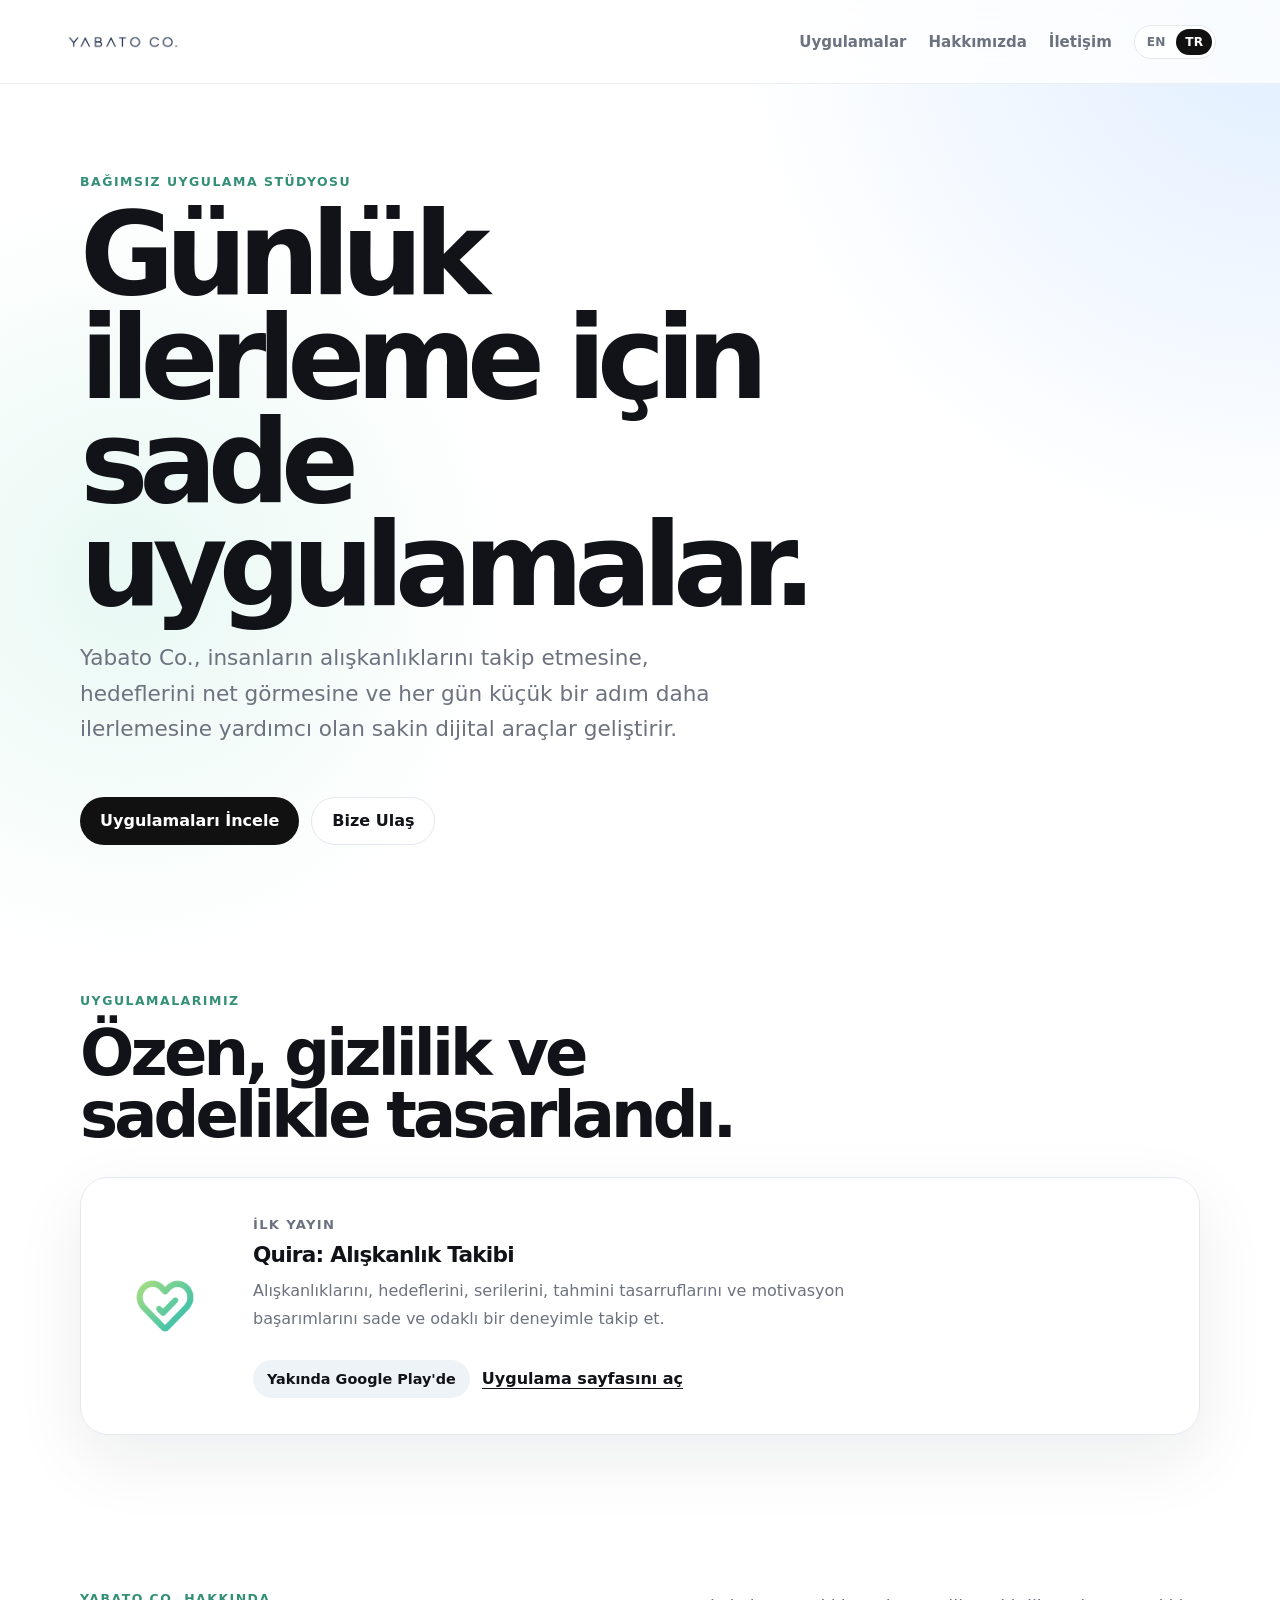
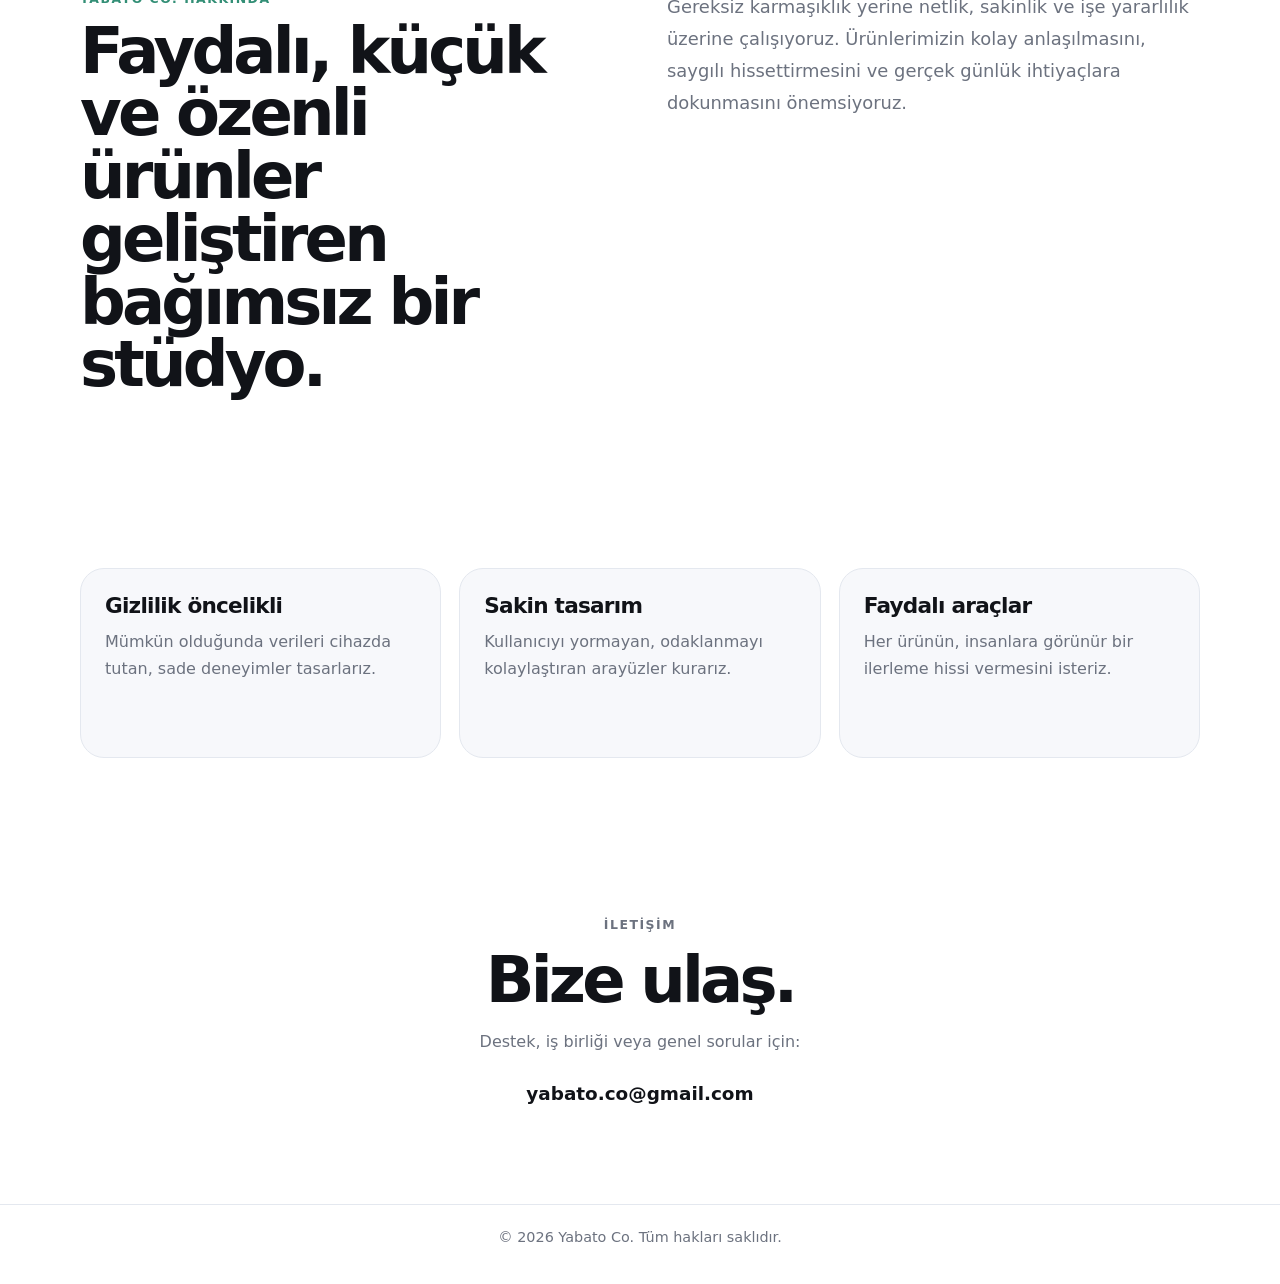
==== index-tr.html @ 17c2aa29 "Türkçe Translate Integration" ====
<!doctype html>
<html lang="tr">
<head>
  <meta charset="utf-8" />
  <meta name="viewport" content="width=device-width, initial-scale=1" />
  <title>Yabato Co. | Günlük Gelişim İçin Sade Uygulamalar</title>
  <meta name="description" content="Yabato Co. günlük gelişim için sade, özenli ve gizlilik odaklı uygulamalar geliştirir." />
  <link rel="icon" type="image/png" href="./favicon.png?v=2" />
  <link rel="shortcut icon" type="image/png" href="./favicon.png?v=2" />
  <link rel="apple-touch-icon" href="./favicon.png?v=2" />
  <link rel="stylesheet" href="./styles.css?v=8" />
</head>
<body>
  <header class="site-header">
    <a class="brand" href="index-tr.html" aria-label="Yabato Co.">
      <img src="yabato-logo.png?v=2" alt="Yabato Co." />
    </a>
    <nav>
      <a href="#apps">Uygulamalar</a>
      <a href="#about">Hakkımızda</a>
      <a href="#contact">İletişim</a>
      <span class="lang-switch" aria-label="Dil seçici">
        <a href="index.html">EN</a>
        <a class="active" href="index-tr.html">TR</a>
      </span>
    </nav>
  </header>

  <main>
    <section class="hero">
      <p class="eyebrow">Bağımsız uygulama stüdyosu</p>
      <h1>Günlük ilerleme için sade uygulamalar.</h1>
      <p class="hero-text">
        Yabato Co., insanların alışkanlıklarını takip etmesine, hedeflerini net
        görmesine ve her gün küçük bir adım daha ilerlemesine yardımcı olan sakin
        dijital araçlar geliştirir.
      </p>
      <div class="hero-actions">
        <a class="button primary" href="#apps">Uygulamaları İncele</a>
        <a class="button secondary" href="mailto:yabato.co@gmail.com">Bize Ulaş</a>
      </div>
    </section>

    <section id="apps" class="section">
      <div class="section-heading">
        <p class="eyebrow">Uygulamalarımız</p>
        <h2>Özen, gizlilik ve sadelikle tasarlandı.</h2>
      </div>

      <a class="app-card app-card-link" href="quira-tr.html">
        <img class="app-icon" src="googleplay-logo.png" alt="Quira uygulama ikonu" />
        <div class="app-content">
          <p class="app-label">İlk yayın</p>
          <h3>Quira: Alışkanlık Takibi</h3>
          <p>
            Alışkanlıklarını, hedeflerini, serilerini, tahmini tasarruflarını ve
            motivasyon başarımlarını sade ve odaklı bir deneyimle takip et.
          </p>
          <div class="app-actions">
            <span class="pill">Yakında Google Play'de</span>
            <span class="text-link">Uygulama sayfasını aç</span>
          </div>
        </div>
      </a>
    </section>

    <section id="about" class="section split">
      <div>
        <p class="eyebrow">Yabato Co. hakkında</p>
        <h2>Faydalı, küçük ve özenli ürünler geliştiren bağımsız bir stüdyo.</h2>
      </div>
      <p>
        Gereksiz karmaşıklık yerine netlik, sakinlik ve işe yararlılık üzerine
        çalışıyoruz. Ürünlerimizin kolay anlaşılmasını, saygılı hissettirmesini
        ve gerçek günlük ihtiyaçlara dokunmasını önemsiyoruz.
      </p>
    </section>

    <section class="section principles">
      <div class="principle">
        <h3>Gizlilik öncelikli</h3>
        <p>Mümkün olduğunda verileri cihazda tutan, sade deneyimler tasarlarız.</p>
      </div>
      <div class="principle">
        <h3>Sakin tasarım</h3>
        <p>Kullanıcıyı yormayan, odaklanmayı kolaylaştıran arayüzler kurarız.</p>
      </div>
      <div class="principle">
        <h3>Faydalı araçlar</h3>
        <p>Her ürünün, insanlara görünür bir ilerleme hissi vermesini isteriz.</p>
      </div>
    </section>

    <section id="contact" class="section contact">
      <p class="eyebrow">İletişim</p>
      <h2>Bize ulaş.</h2>
      <p>Destek, iş birliği veya genel sorular için:</p>
      <a class="email" href="mailto:yabato.co@gmail.com">yabato.co@gmail.com</a>
    </section>
  </main>

  <footer>
    <p>&copy; 2026 Yabato Co. Tüm hakları saklıdır.</p>
  </footer>
</body>
</html>
---- styles.css ----
:root {
  --bg: #ffffff;
  --surface: #f7f8fb;
  --surface-strong: #eef3f7;
  --text: #111318;
  --muted: #6c727f;
  --line: #e4e8ef;
  --black: #111111;
  --green: #40c9a2;
  --blue: #7bb7ff;
  --radius: 28px;
  --shadow: 0 24px 70px rgba(17, 24, 39, 0.08);
}

* {
  box-sizing: border-box;
}

html {
  scroll-behavior: smooth;
}

body {
  margin: 0;
  font-family: Inter, ui-sans-serif, system-ui, -apple-system, BlinkMacSystemFont, "Segoe UI", sans-serif;
  color: var(--text);
  background:
    radial-gradient(circle at top right, rgba(123, 183, 255, 0.24), transparent 34rem),
    radial-gradient(circle at 10% 20%, rgba(64, 201, 162, 0.12), transparent 24rem),
    var(--bg);
}

a {
  color: inherit;
}

.site-header {
  position: sticky;
  top: 0;
  z-index: 10;
  display: flex;
  align-items: center;
  justify-content: space-between;
  padding: 22px clamp(20px, 5vw, 72px);
  background: rgba(255, 255, 255, 0.78);
  backdrop-filter: blur(18px);
  border-bottom: 1px solid rgba(228, 232, 239, 0.7);
}

.brand {
  display: inline-flex;
  align-items: center;
  text-decoration: none;
}

.site-header .brand img {
  display: block;
  width: 118px;
  max-width: 118px;
  height: auto;
  max-height: 40px;
  object-fit: contain;
}

nav {
  display: flex;
  align-items: center;
  gap: 22px;
}

nav a {
  text-decoration: none;
  color: var(--muted);
  font-size: 0.94rem;
  font-weight: 600;
}

.lang-switch {
  display: inline-flex;
  align-items: center;
  gap: 2px;
  padding: 3px;
  border: 1px solid var(--line);
  border-radius: 999px;
  background: rgba(255, 255, 255, 0.74);
}

.lang-switch a {
  min-width: 34px;
  padding: 6px 9px;
  border-radius: 999px;
  color: var(--muted);
  font-size: 0.76rem;
  font-weight: 850;
  text-align: center;
}

.lang-switch a.active {
  color: #ffffff;
  background: var(--black);
}

main {
  width: min(1120px, calc(100% - 40px));
  margin: 0 auto;
}

.hero {
  min-height: 72vh;
  display: grid;
  align-content: center;
  padding: 90px 0 70px;
}

.eyebrow {
  margin: 0 0 14px;
  color: #338f76;
  font-size: 0.78rem;
  font-weight: 800;
  letter-spacing: 0.12em;
  text-transform: uppercase;
}

h1,
h2,
h3,
p {
  margin-top: 0;
}

h1 {
  max-width: 820px;
  margin-bottom: 22px;
  font-size: clamp(3.2rem, 9vw, 7.6rem);
  line-height: 0.9;
  letter-spacing: -0.08em;
}

h2 {
  margin-bottom: 16px;
  font-size: clamp(2rem, 5vw, 4rem);
  line-height: 0.98;
  letter-spacing: -0.06em;
}

h3 {
  margin-bottom: 10px;
  font-size: 1.35rem;
  letter-spacing: -0.035em;
}

.hero-text {
  max-width: 650px;
  color: var(--muted);
  font-size: clamp(1.08rem, 2vw, 1.35rem);
  line-height: 1.65;
}

.hero-actions,
.app-actions {
  display: flex;
  flex-wrap: wrap;
  align-items: center;
  gap: 12px;
  margin-top: 28px;
}

.button {
  display: inline-flex;
  align-items: center;
  justify-content: center;
  min-height: 48px;
  padding: 0 20px;
  border-radius: 999px;
  text-decoration: none;
  font-weight: 750;
}

.button.primary {
  color: #ffffff;
  background: var(--black);
}

.button.secondary {
  color: var(--text);
  background: #ffffff;
  border: 1px solid var(--line);
}

.button.disabled {
  cursor: default;
  opacity: 0.92;
}

.section {
  padding: 78px 0;
}

.section-heading {
  max-width: 760px;
  margin-bottom: 30px;
}

.app-card {
  display: grid;
  grid-template-columns: 110px 1fr;
  gap: 26px;
  align-items: center;
  padding: clamp(22px, 4vw, 36px);
  border: 1px solid var(--line);
  border-radius: var(--radius);
  background: rgba(255, 255, 255, 0.82);
  box-shadow: var(--shadow);
}

.app-card-link {
  text-decoration: none;
  color: inherit;
  transition: transform 180ms ease, box-shadow 180ms ease;
}

.app-card-link:hover {
  transform: translateY(-3px);
  box-shadow: 0 30px 80px rgba(17, 24, 39, 0.11);
}

.app-card-link h3,
.app-card-link p,
.app-card-link span {
  text-decoration: none;
}

.app-icon {
  width: 96px;
  height: 96px;
  display: block;
  border-radius: 28px;
  object-fit: cover;
  background: #ffffff;
}

.app-label {
  margin-bottom: 6px;
  color: var(--muted);
  font-size: 0.82rem;
  font-weight: 800;
  text-transform: uppercase;
  letter-spacing: 0.1em;
}

.app-content p {
  max-width: 650px;
  color: var(--muted);
  line-height: 1.7;
}

.pill {
  display: inline-flex;
  align-items: center;
  min-height: 38px;
  padding: 0 14px;
  border-radius: 999px;
  background: var(--surface-strong);
  color: var(--text);
  font-size: 0.9rem;
  font-weight: 750;
}

.app-actions a,
.text-link {
  color: var(--text);
  font-weight: 750;
  text-decoration: none;
  border-bottom: 1px solid currentColor;
}

.split {
  display: grid;
  grid-template-columns: 1fr 1fr;
  gap: 54px;
  align-items: start;
}

.split > p {
  color: var(--muted);
  font-size: 1.12rem;
  line-height: 1.8;
}

.principles {
  display: grid;
  grid-template-columns: repeat(3, 1fr);
  gap: 18px;
}

.principle {
  min-height: 190px;
  padding: 24px;
  border: 1px solid var(--line);
  border-radius: 24px;
  background: var(--surface);
}

.principle p,
.contact p {
  color: var(--muted);
  line-height: 1.7;
}

.contact {
  text-align: center;
  padding-bottom: 100px;
}

.email {
  display: inline-block;
  margin-top: 12px;
  color: var(--text);
  font-size: 1.15rem;
  font-weight: 800;
  text-decoration: none;
}

footer {
  border-top: 1px solid var(--line);
  padding: 24px 20px;
  text-align: center;
  color: var(--muted);
  font-size: 0.9rem;
}

/* Quira page */

.app-hero {
  min-height: 62vh;
  display: grid;
  grid-template-columns: 1.35fr 0.65fr;
  gap: 42px;
  align-items: center;
  padding: 74px 0 46px;
}

.hero-phone-card {
  justify-self: end;
  width: min(100%, 168px);
  min-height: 188px;
  display: grid;
  place-items: center;
  align-content: center;
  padding: 12px;
  border: 1px solid var(--line);
  border-radius: 26px;
  background:
    radial-gradient(circle at top right, rgba(64, 201, 162, 0.14), transparent 11rem),
    #ffffff;
  box-shadow: 0 20px 56px rgba(17, 24, 39, 0.08);
  text-align: center;
}

.hero-phone-card img {
  width: 92px;
  height: 92px;
  border-radius: 20px;
  margin-bottom: 10px;
}

.hero-phone-card h2 {
  font-size: 1.3rem;
  margin-bottom: 3px;
}

.hero-phone-card p {
  color: var(--muted);
  font-weight: 700;
  font-size: 0.84rem;
}

.feature-banner {
  margin: 8px 0 46px;
  padding: 0;
  overflow: hidden;
  border: 1px solid var(--line);
  border-radius: 32px;
  background: #ffffff;
  box-shadow: var(--shadow);
}

.feature-banner img {
  display: block;
  width: 100%;
  border-radius: 32px;
}

.feature-grid {
  display: grid;
  grid-template-columns: repeat(3, 1fr);
  gap: 18px;
}

.feature-grid .principle {
  min-height: 170px;
  background: #ffffff;
}

.screenshots-section {
  overflow: visible;
}

.screenshot-carousel-wrap {
  position: relative;
  margin-inline: -64px;
  padding-inline: 64px;
}

.screenshots {
  display: grid;
  grid-auto-flow: column;
  grid-auto-columns: calc((100% - 36px) / 3);
  grid-template-columns: none;
  gap: 18px;
  overflow-x: auto;
  overflow-y: hidden;
  overscroll-behavior-inline: contain;
  scroll-snap-type: inline mandatory;
  padding: 8px 0 26px;
  scrollbar-width: thin;
}

.screenshot-button {
  display: block;
  width: 100%;
  padding: 0;
  border: 0;
  background: transparent;
  cursor: zoom-in;
  scroll-snap-align: start;
}

.screenshot-button img {
  display: block;
  width: 100%;
  aspect-ratio: 1 / 1;
  object-fit: cover;
  object-position: top;
  border-radius: 30px;
  border: 0;
  background: #ffffff;
  box-shadow: 0 18px 48px rgba(17, 24, 39, 0.10);
}

.scroll-cue {
  position: absolute;
  top: 42%;
  z-index: 3;
  width: 46px;
  height: 46px;
  display: grid;
  place-items: center;
  border-radius: 999px;
  color: var(--text);
  background: rgba(255, 255, 255, 0.94);
  border: 1px solid var(--line);
  box-shadow: 0 14px 36px rgba(17, 24, 39, 0.14);
  font-size: 2.1rem;
  line-height: 1;
  padding: 0;
  cursor: pointer;
}

.scroll-cue.left {
  left: 8px;
}

.scroll-cue.right {
  right: 8px;
}

.lightbox {
  position: fixed;
  inset: 0;
  z-index: 100;
  display: none;
  place-items: center;
  padding: 28px;
  background: rgba(8, 12, 18, 0.72);
  backdrop-filter: blur(12px);
}

.lightbox.is-open {
  display: grid;
}

.lightbox img {
  max-width: min(92vw, 520px);
  max-height: 90vh;
  border-radius: 32px;
  box-shadow: 0 30px 90px rgba(0, 0, 0, 0.34);
}

.lightbox-close {
  position: fixed;
  top: 22px;
  right: 24px;
  width: 44px;
  height: 44px;
  border: 0;
  border-radius: 999px;
  color: #111318;
  background: rgba(255, 255, 255, 0.92);
  font-size: 2rem;
  line-height: 1;
  cursor: pointer;
}

/* Legal page */

.legal-page h1 {
  font-size: clamp(2.6rem, 7vw, 5rem);
}

.legal-card {
  padding: clamp(22px, 4vw, 38px);
  border: 1px solid var(--line);
  border-radius: var(--radius);
  background: rgba(255, 255, 255, 0.86);
  box-shadow: var(--shadow);
  color: var(--muted);
  line-height: 1.8;
}

.legal-card h2 {
  margin-top: 32px;
  font-size: 1.4rem;
  line-height: 1.2;
  letter-spacing: -0.03em;
  color: var(--text);
}

.legal-card a {
  font-weight: 800;
}

/* Responsive */

@media (max-width: 980px) {
  .app-hero {
    grid-template-columns: 1fr;
  }

  .hero-phone-card {
    justify-self: start;
  }

  .feature-grid {
    grid-template-columns: repeat(2, 1fr);
  }

  .screenshot-carousel-wrap {
    margin-inline: -42px;
    padding-inline: 42px;
  }

  .screenshots {
    grid-auto-columns: calc((100% - 18px) / 2);
  }

  .scroll-cue.left {
    left: 6px;
  }

  .scroll-cue.right {
    right: 6px;
  }
}

@media (max-width: 720px) {
  .site-header {
    padding: 18px 20px;
  }

  .site-header .brand img {
    width: 96px;
    max-width: 96px;
    height: auto;
    max-height: 34px;
  }

  nav {
    gap: 14px;
    flex-wrap: wrap;
    justify-content: flex-end;
  }

  nav a {
    font-size: 0.86rem;
  }

  .lang-switch a {
    min-width: 30px;
    padding: 5px 8px;
    font-size: 0.72rem;
  }

  main {
    width: min(100% - 28px, 1120px);
  }

  .hero {
    min-height: 66vh;
    padding-top: 70px;
  }

  .app-card,
  .split,
  .principles {
    grid-template-columns: 1fr;
  }

  .app-card {
    gap: 18px;
  }

  .section {
    padding: 54px 0;
  }

  .scroll-cue {
    display: none;
  }
}

@media (max-width: 620px) {
  .app-hero {
    padding: 64px 0 42px;
  }

  .hero-phone-card {
    width: 100%;
    max-width: 168px;
    min-height: 188px;
    border-radius: 26px;
  }

  .feature-grid {
    grid-template-columns: 1fr;
  }

  .screenshots {
    grid-auto-columns: 82%;
  }
}
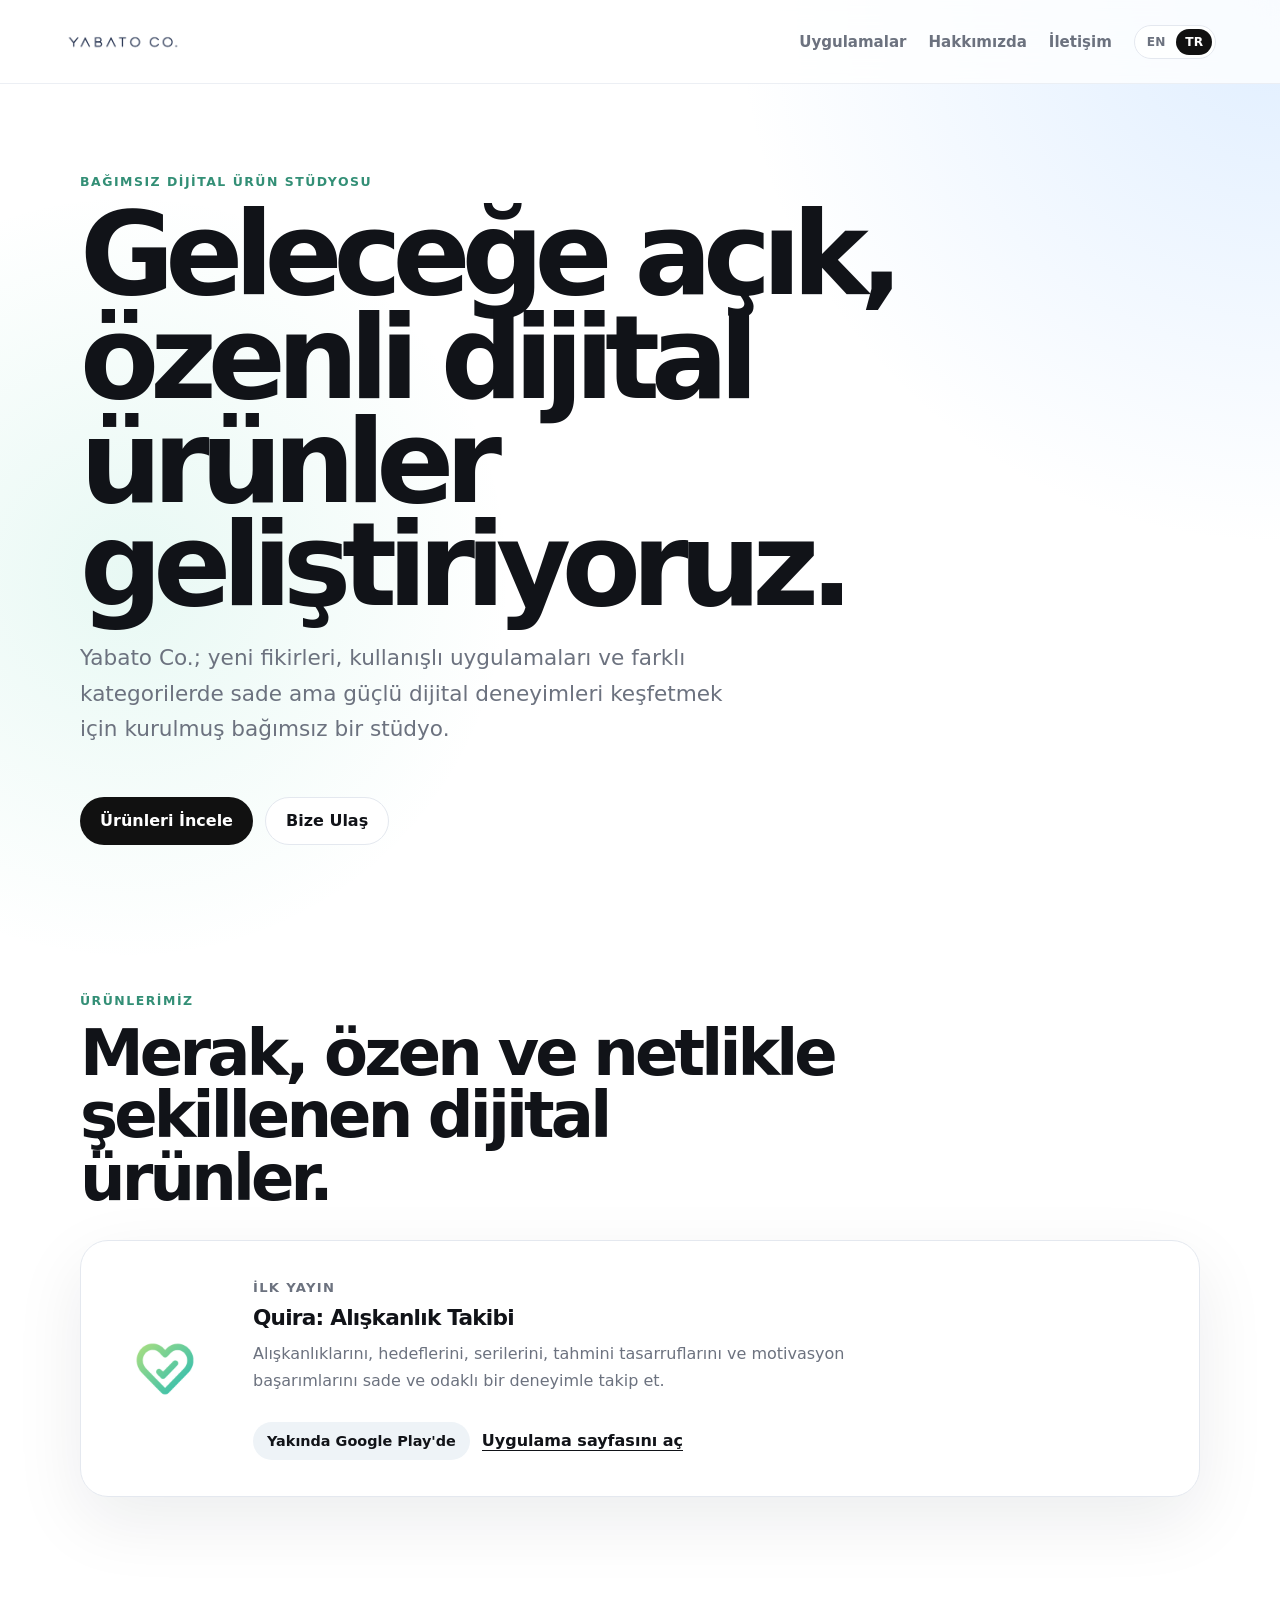
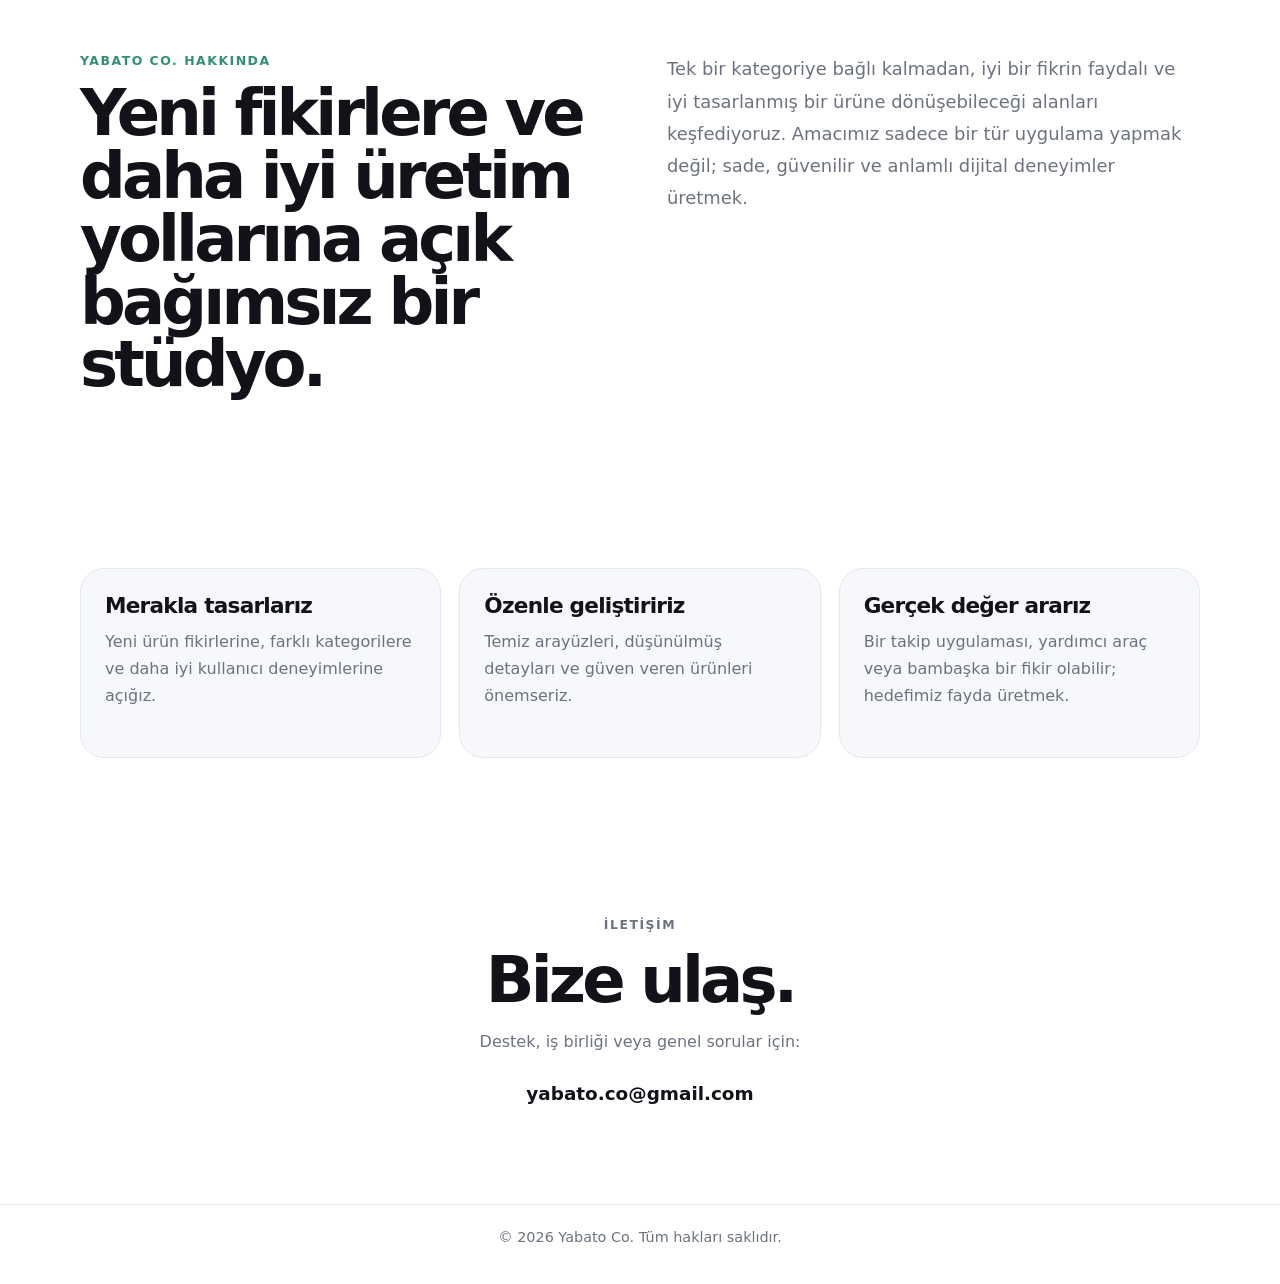
==== commit 2bfdd01d: "Index Slogan Change" ====
--- a/index-tr.html
+++ b/index-tr.html
@@ -3,8 +3,8 @@
 <head>
   <meta charset="utf-8" />
   <meta name="viewport" content="width=device-width, initial-scale=1" />
-  <title>Yabato Co. | Günlük Gelişim İçin Sade Uygulamalar</title>
-  <meta name="description" content="Yabato Co. günlük gelişim için sade, özenli ve gizlilik odaklı uygulamalar geliştirir." />
+  <title>Yabato Co. | Fikirler, Uygulamalar ve Dijital Ürünler</title>
+  <meta name="description" content="Yabato Co. yeni fikirler, uygulamalar ve dijital ürünler geliştiren bağımsız bir stüdyodur." />
   <link rel="icon" type="image/png" href="./favicon.png?v=2" />
   <link rel="shortcut icon" type="image/png" href="./favicon.png?v=2" />
   <link rel="apple-touch-icon" href="./favicon.png?v=2" />
@@ -28,23 +28,22 @@
 
   <main>
     <section class="hero">
-      <p class="eyebrow">Bağımsız uygulama stüdyosu</p>
-      <h1>Günlük ilerleme için sade uygulamalar.</h1>
+      <p class="eyebrow">Bağımsız dijital ürün stüdyosu</p>
+      <h1>Geleceğe açık, özenli dijital ürünler geliştiriyoruz.</h1>
       <p class="hero-text">
-        Yabato Co., insanların alışkanlıklarını takip etmesine, hedeflerini net
-        görmesine ve her gün küçük bir adım daha ilerlemesine yardımcı olan sakin
-        dijital araçlar geliştirir.
+        Yabato Co.; yeni fikirleri, kullanışlı uygulamaları ve farklı kategorilerde
+        sade ama güçlü dijital deneyimleri keşfetmek için kurulmuş bağımsız bir stüdyo.
       </p>
       <div class="hero-actions">
-        <a class="button primary" href="#apps">Uygulamaları İncele</a>
+        <a class="button primary" href="#apps">Ürünleri İncele</a>
         <a class="button secondary" href="mailto:yabato.co@gmail.com">Bize Ulaş</a>
       </div>
     </section>
 
     <section id="apps" class="section">
       <div class="section-heading">
-        <p class="eyebrow">Uygulamalarımız</p>
-        <h2>Özen, gizlilik ve sadelikle tasarlandı.</h2>
+        <p class="eyebrow">Ürünlerimiz</p>
+        <h2>Merak, özen ve netlikle şekillenen dijital ürünler.</h2>
       </div>
 
       <a class="app-card app-card-link" href="quira-tr.html">
@@ -67,27 +66,27 @@
     <section id="about" class="section split">
       <div>
         <p class="eyebrow">Yabato Co. hakkında</p>
-        <h2>Faydalı, küçük ve özenli ürünler geliştiren bağımsız bir stüdyo.</h2>
+        <h2>Yeni fikirlere ve daha iyi üretim yollarına açık bağımsız bir stüdyo.</h2>
       </div>
       <p>
-        Gereksiz karmaşıklık yerine netlik, sakinlik ve işe yararlılık üzerine
-        çalışıyoruz. Ürünlerimizin kolay anlaşılmasını, saygılı hissettirmesini
-        ve gerçek günlük ihtiyaçlara dokunmasını önemsiyoruz.
+        Tek bir kategoriye bağlı kalmadan, iyi bir fikrin faydalı ve iyi tasarlanmış
+        bir ürüne dönüşebileceği alanları keşfediyoruz. Amacımız sadece bir tür
+        uygulama yapmak değil; sade, güvenilir ve anlamlı dijital deneyimler üretmek.
       </p>
     </section>
 
     <section class="section principles">
       <div class="principle">
-        <h3>Gizlilik öncelikli</h3>
-        <p>Mümkün olduğunda verileri cihazda tutan, sade deneyimler tasarlarız.</p>
+        <h3>Merakla tasarlarız</h3>
+        <p>Yeni ürün fikirlerine, farklı kategorilere ve daha iyi kullanıcı deneyimlerine açığız.</p>
       </div>
       <div class="principle">
-        <h3>Sakin tasarım</h3>
-        <p>Kullanıcıyı yormayan, odaklanmayı kolaylaştıran arayüzler kurarız.</p>
+        <h3>Özenle geliştiririz</h3>
+        <p>Temiz arayüzleri, düşünülmüş detayları ve güven veren ürünleri önemseriz.</p>
       </div>
       <div class="principle">
-        <h3>Faydalı araçlar</h3>
-        <p>Her ürünün, insanlara görünür bir ilerleme hissi vermesini isteriz.</p>
+        <h3>Gerçek değer ararız</h3>
+        <p>Bir takip uygulaması, yardımcı araç veya bambaşka bir fikir olabilir; hedefimiz fayda üretmek.</p>
       </div>
     </section>
 
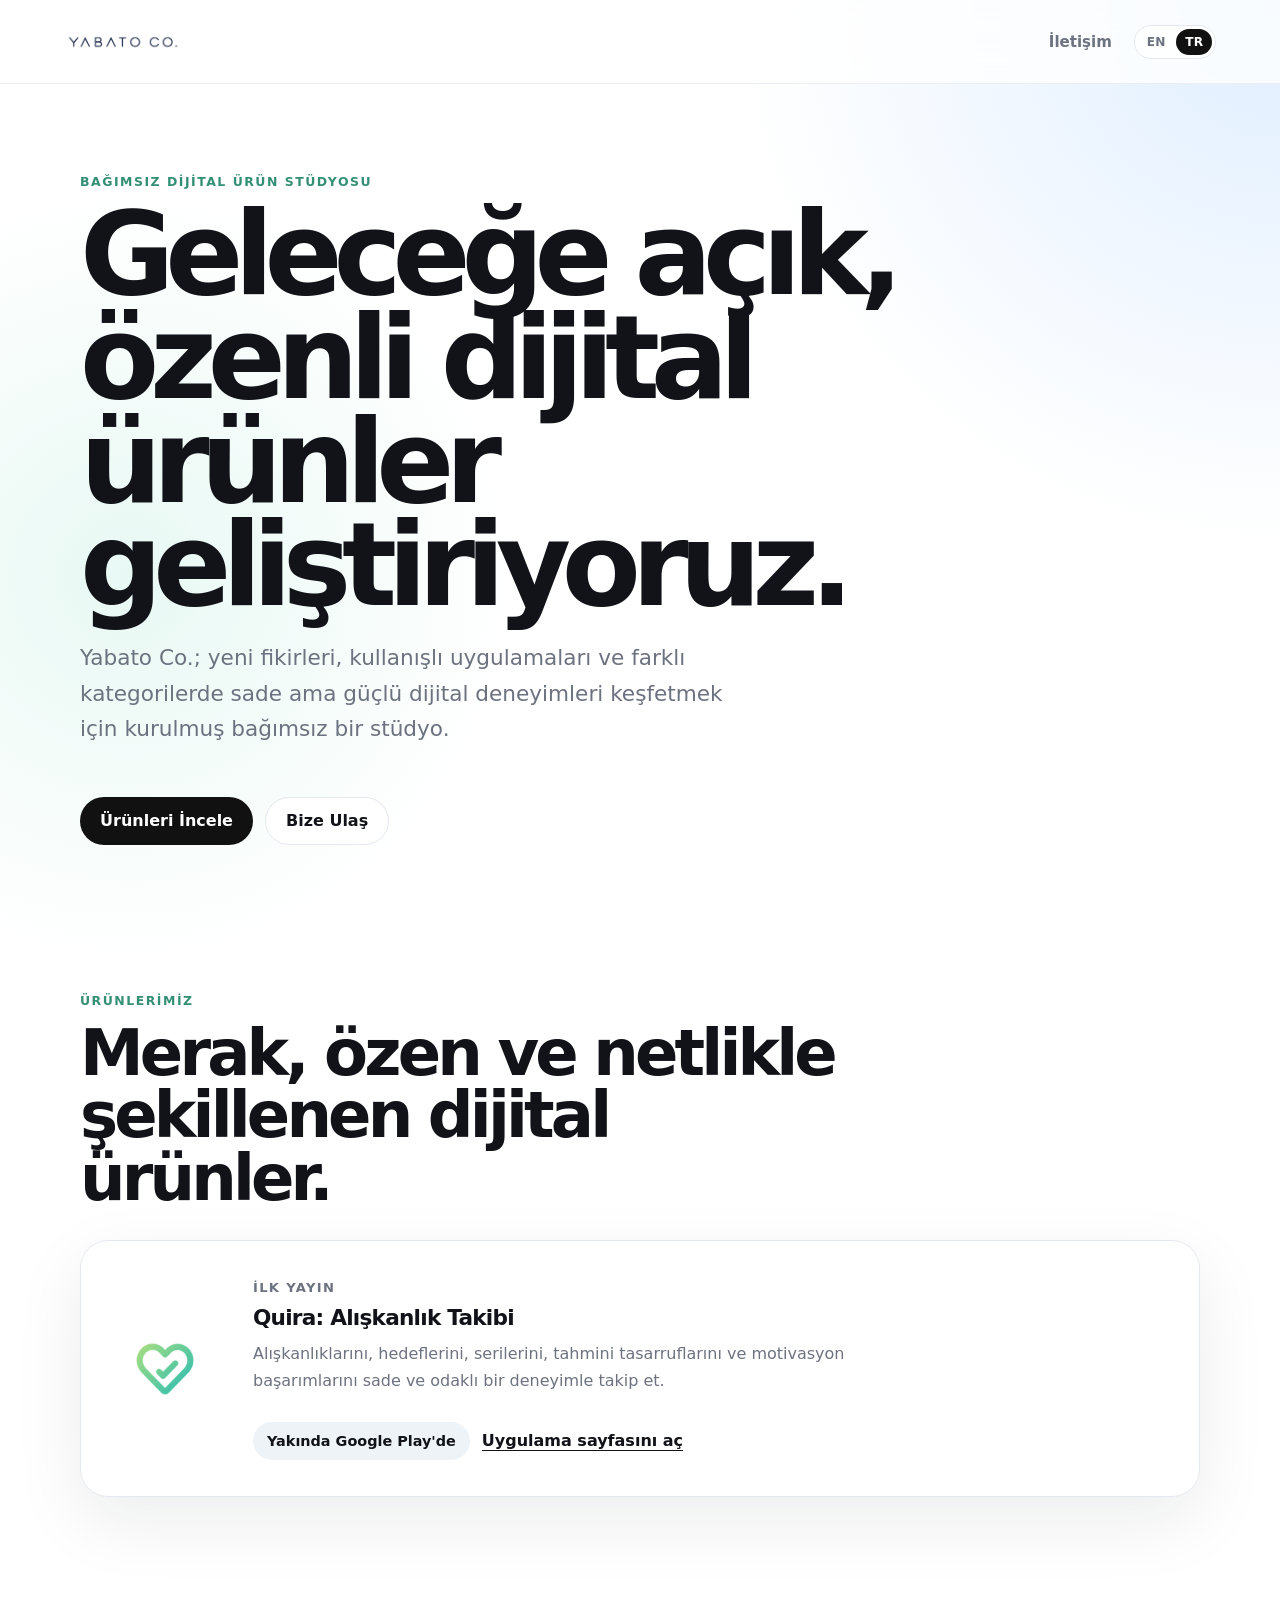
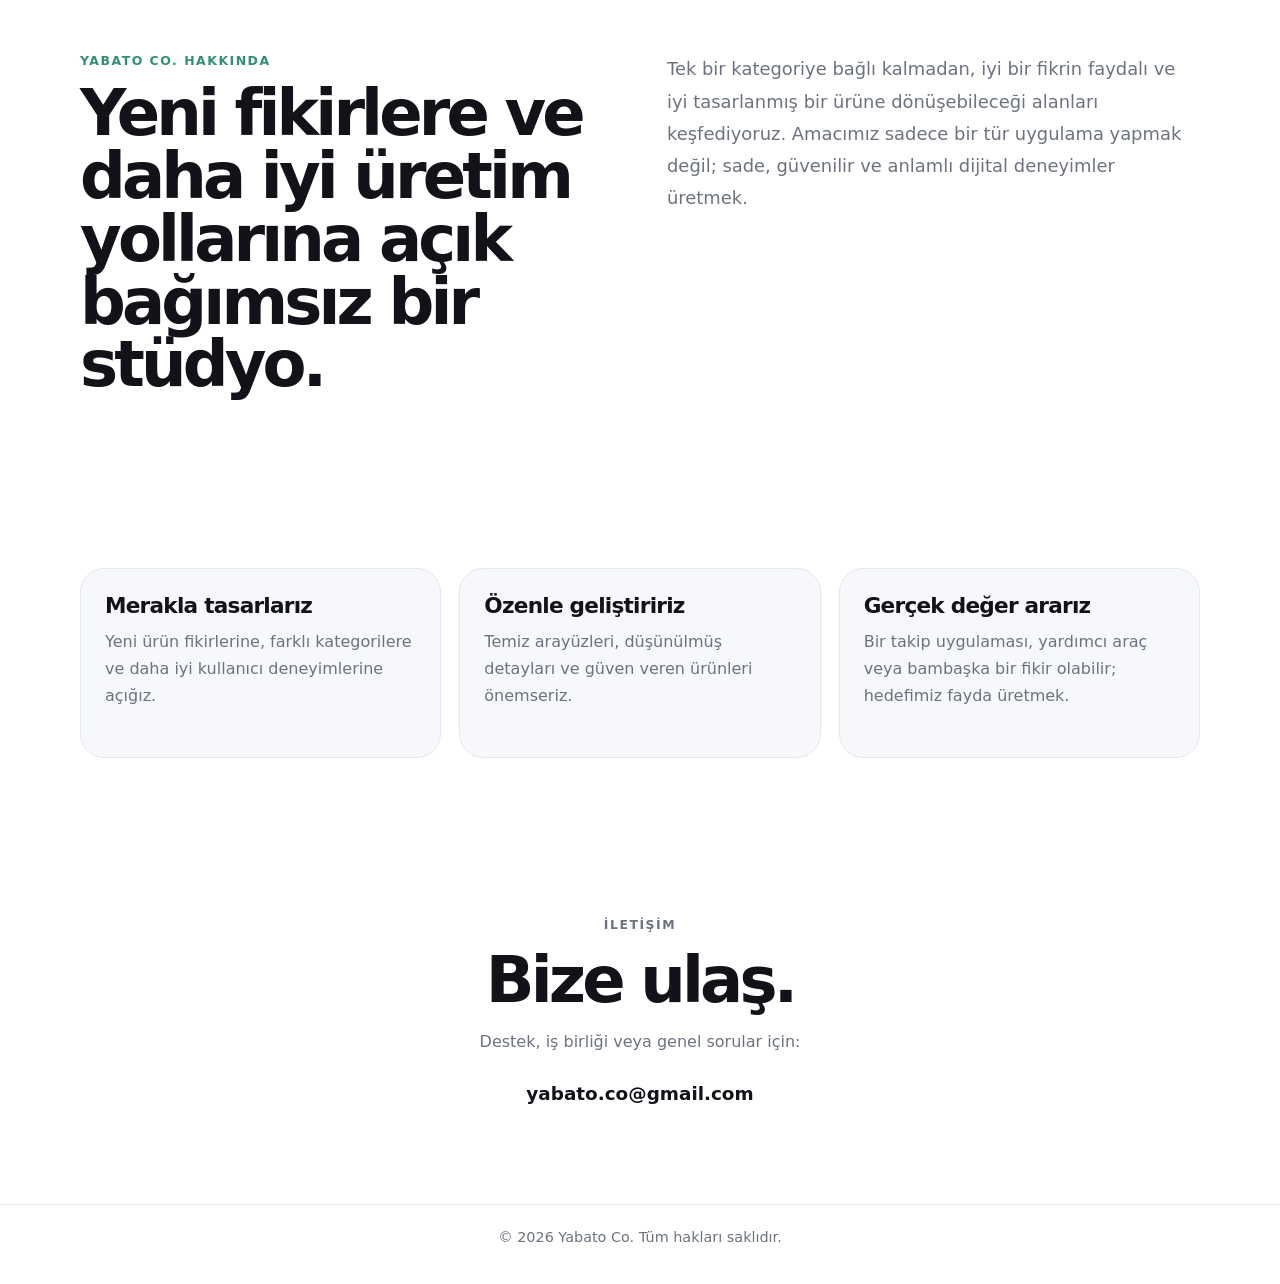
==== commit abfd9e70: "Navbar Revise" ====
--- a/index-tr.html
+++ b/index-tr.html
@@ -16,8 +16,6 @@
       <img src="yabato-logo.png?v=2" alt="Yabato Co." />
     </a>
     <nav>
-      <a href="#apps">Uygulamalar</a>
-      <a href="#about">Hakkımızda</a>
       <a href="#contact">İletişim</a>
       <span class="lang-switch" aria-label="Dil seçici">
         <a href="index.html">EN</a>
--- a/styles.css
+++ b/styles.css
@@ -28,6 +28,7 @@
     radial-gradient(circle at top right, rgba(123, 183, 255, 0.24), transparent 34rem),
     radial-gradient(circle at 10% 20%, rgba(64, 201, 162, 0.12), transparent 24rem),
     var(--bg);
+  overflow-x: hidden;
 }
 
 a {
@@ -556,8 +557,8 @@
   }
 
   .screenshot-carousel-wrap {
-    margin-inline: -42px;
-    padding-inline: 42px;
+    margin-inline: 0;
+    padding-inline: 0;
   }
 
   .screenshots {
@@ -648,4 +649,9 @@
   .screenshots {
     grid-auto-columns: 82%;
   }
-}
+
+  .screenshot-carousel-wrap {
+    width: 100%;
+    overflow: hidden;
+  }
+}
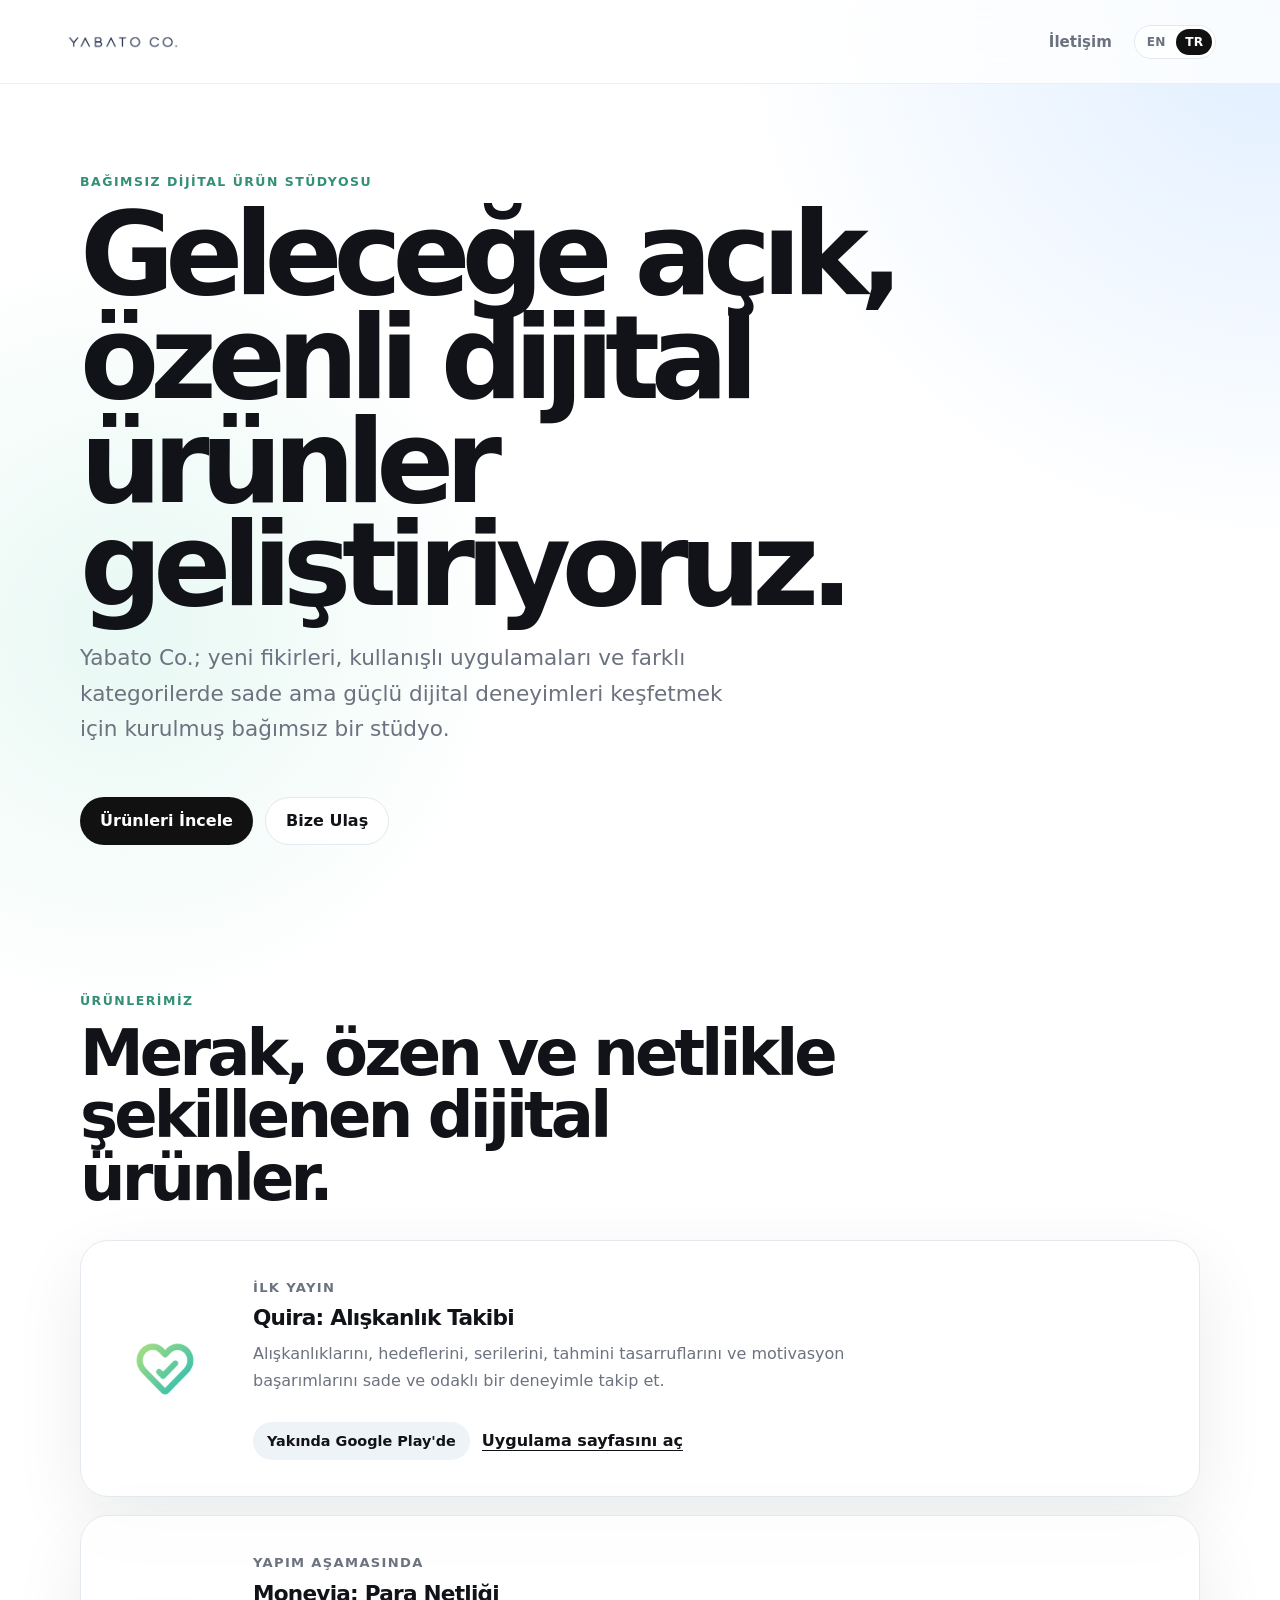
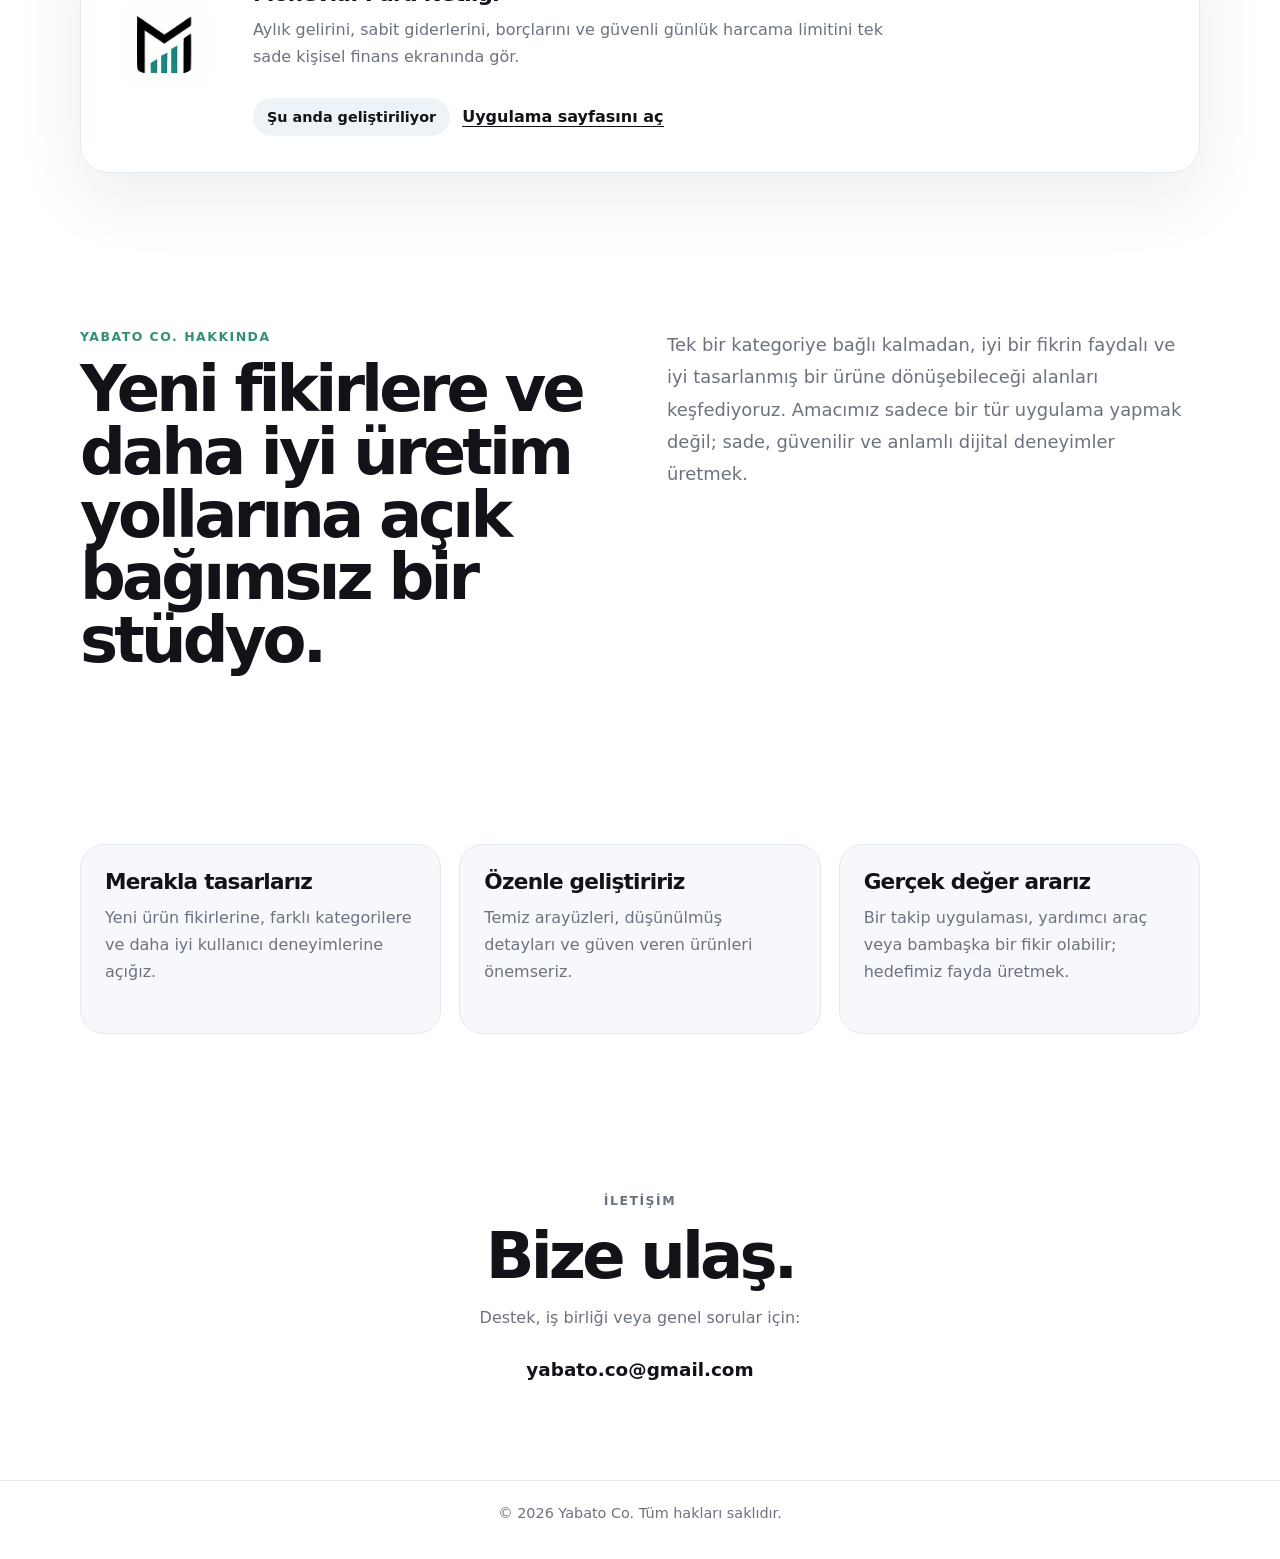
==== commit f520f0e6: "New App Added (Monevia)" ====
--- a/index-tr.html
+++ b/index-tr.html
@@ -59,6 +59,22 @@
           </div>
         </div>
       </a>
+
+      <a class="app-card app-card-link" href="monevia-tr.html">
+        <img class="app-icon" src="monevia-logo.png" alt="Monevia uygulama ikonu" />
+        <div class="app-content">
+          <p class="app-label">Yapım aşamasında</p>
+          <h3>Monevia: Para Netliği</h3>
+          <p>
+            Aylık gelirini, sabit giderlerini, borçlarını ve güvenli günlük
+            harcama limitini tek sade kişisel finans ekranında gör.
+          </p>
+          <div class="app-actions">
+            <span class="pill">Şu anda geliştiriliyor</span>
+            <span class="text-link">Uygulama sayfasını aç</span>
+          </div>
+        </div>
+      </a>
     </section>
 
     <section id="about" class="section split">
--- a/styles.css
+++ b/styles.css
@@ -18,6 +18,7 @@
 
 html {
   scroll-behavior: smooth;
+  overflow-x: hidden;
 }
 
 body {
@@ -207,11 +208,16 @@
   grid-template-columns: 110px 1fr;
   gap: 26px;
   align-items: center;
+  margin-top: 18px;
   padding: clamp(22px, 4vw, 36px);
   border: 1px solid var(--line);
   border-radius: var(--radius);
   background: rgba(255, 255, 255, 0.82);
   box-shadow: var(--shadow);
+}
+
+.app-card:first-of-type {
+  margin-top: 0;
 }
 
 .app-card-link {
@@ -363,6 +369,42 @@
   height: 92px;
   border-radius: 20px;
   margin-bottom: 10px;
+  object-fit: cover;
+}
+
+.hero-phone-card.monevia-card img {
+  padding: 10px;
+  background: #ffffff;
+  object-fit: contain;
+}
+
+.monevia-kpi-grid {
+  display: grid;
+  grid-template-columns: repeat(3, 1fr);
+  gap: 16px;
+  margin-top: 30px;
+}
+
+.monevia-kpi {
+  padding: 24px;
+  border: 1px solid var(--line);
+  border-radius: 24px;
+  background: #ffffff;
+  box-shadow: 0 18px 48px rgba(17, 24, 39, 0.07);
+}
+
+.monevia-kpi strong {
+  display: block;
+  margin-bottom: 8px;
+  color: var(--text);
+  font-size: clamp(1.5rem, 3vw, 2.4rem);
+  letter-spacing: -0.06em;
+}
+
+.monevia-kpi span {
+  color: var(--muted);
+  font-size: 0.92rem;
+  font-weight: 750;
 }
 
 .hero-phone-card h2 {
@@ -425,6 +467,10 @@
   scroll-snap-type: inline mandatory;
   padding: 8px 0 26px;
   scrollbar-width: thin;
+}
+
+.screenshots::-webkit-scrollbar {
+  height: 0;
 }
 
 .screenshot-button {
@@ -544,8 +590,19 @@
 /* Responsive */
 
 @media (max-width: 980px) {
+  body,
+  main,
+  .site-header,
+  .section,
+  .app-hero,
+  .screenshots-section,
+  .screenshot-carousel-wrap {
+    max-width: 100%;
+  }
+
   .app-hero {
     grid-template-columns: 1fr;
+    overflow: hidden;
   }
 
   .hero-phone-card {
@@ -554,15 +611,22 @@
 
   .feature-grid {
     grid-template-columns: repeat(2, 1fr);
+  }
+
+  .monevia-kpi-grid {
+    grid-template-columns: 1fr;
   }
 
   .screenshot-carousel-wrap {
     margin-inline: 0;
     padding-inline: 0;
+    overflow: hidden;
   }
 
   .screenshots {
     grid-auto-columns: calc((100% - 18px) / 2);
+    width: 100%;
+    max-width: 100%;
   }
 
   .scroll-cue.left {
@@ -603,7 +667,9 @@
   }
 
   main {
-    width: min(100% - 28px, 1120px);
+    width: 100%;
+    padding-inline: 14px;
+    overflow: hidden;
   }
 
   .hero {
@@ -648,10 +714,19 @@
 
   .screenshots {
     grid-auto-columns: 82%;
+    max-width: 100%;
   }
 
   .screenshot-carousel-wrap {
     width: 100%;
+    max-width: 100%;
     overflow: hidden;
   }
-}
+
+  .screenshot-button,
+  .screenshot-button img,
+  .feature-banner,
+  .feature-banner img {
+    max-width: 100%;
+  }
+}
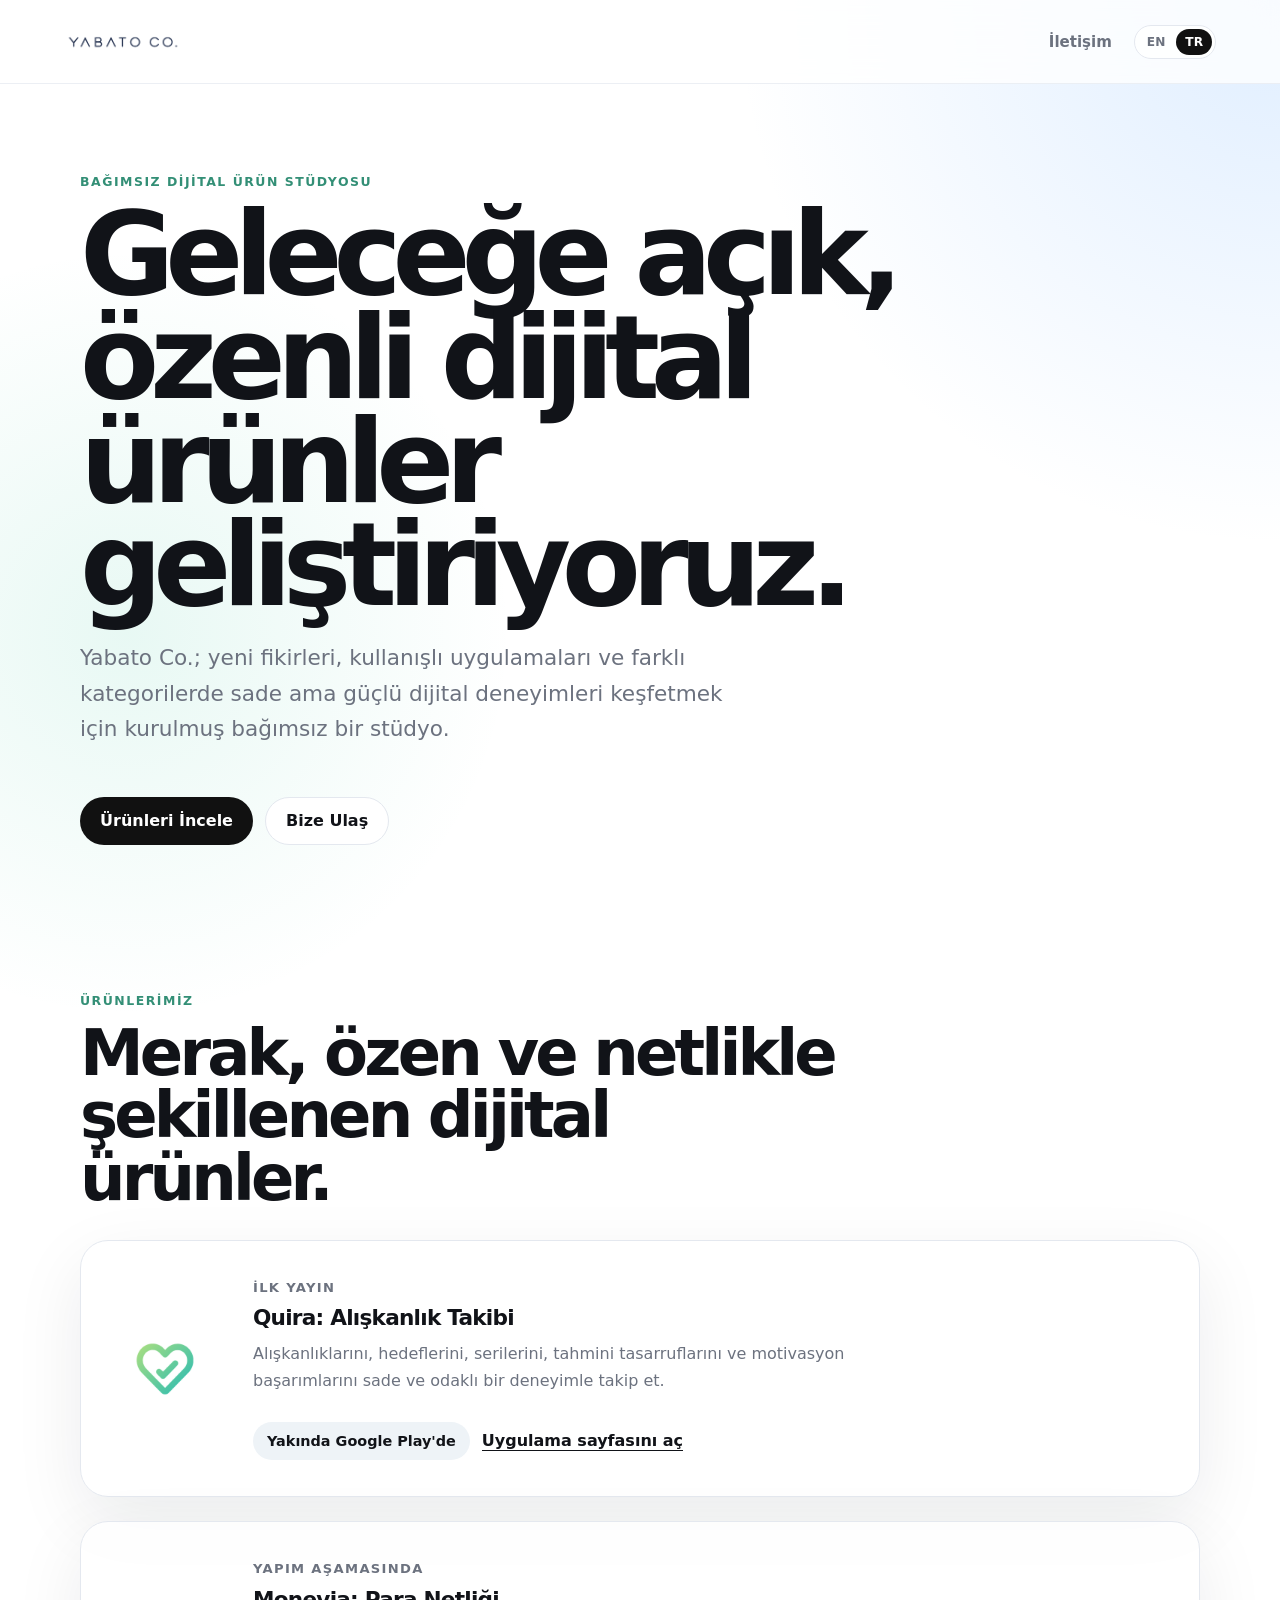
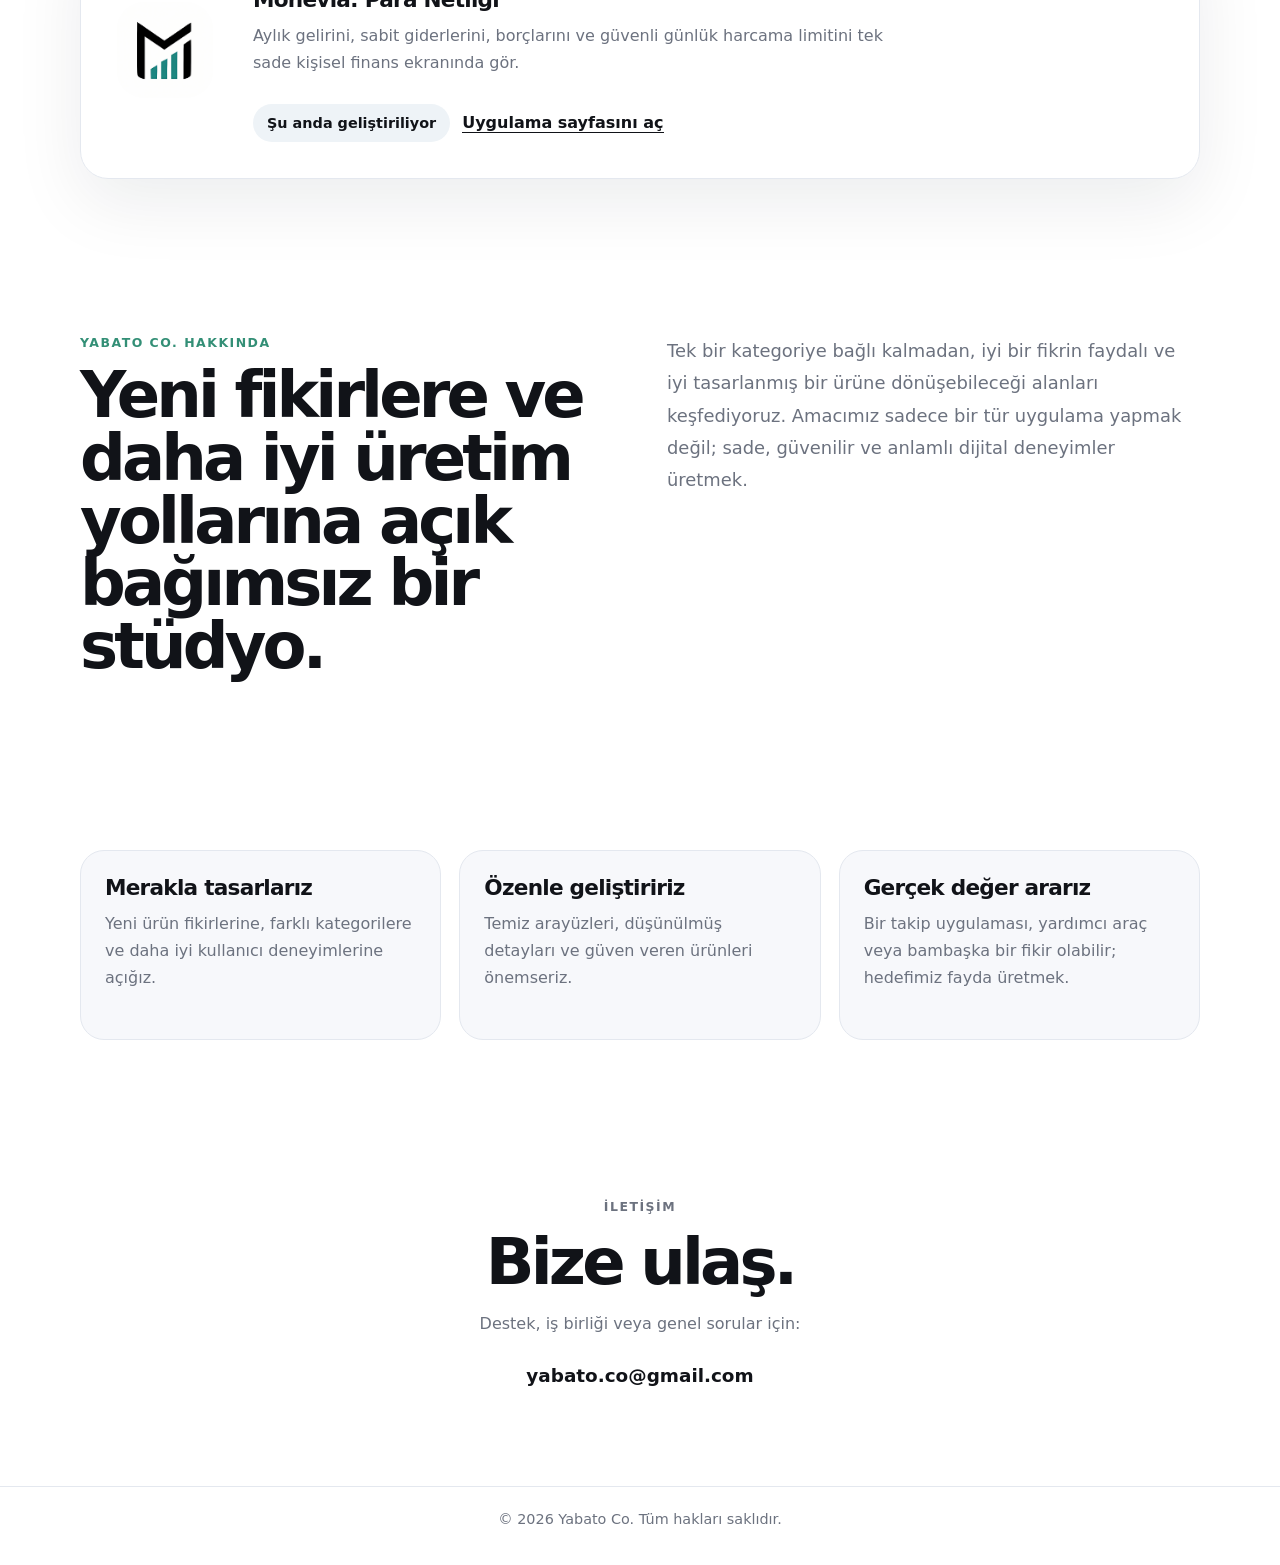
==== commit 3e0d9ccd: "Card adjustment" ====
--- a/index-tr.html
+++ b/index-tr.html
@@ -44,37 +44,39 @@
         <h2>Merak, özen ve netlikle şekillenen dijital ürünler.</h2>
       </div>
 
-      <a class="app-card app-card-link" href="quira-tr.html">
-        <img class="app-icon" src="googleplay-logo.png" alt="Quira uygulama ikonu" />
-        <div class="app-content">
-          <p class="app-label">İlk yayın</p>
-          <h3>Quira: Alışkanlık Takibi</h3>
-          <p>
-            Alışkanlıklarını, hedeflerini, serilerini, tahmini tasarruflarını ve
-            motivasyon başarımlarını sade ve odaklı bir deneyimle takip et.
-          </p>
-          <div class="app-actions">
-            <span class="pill">Yakında Google Play'de</span>
-            <span class="text-link">Uygulama sayfasını aç</span>
+      <div class="apps-stack">
+        <a class="app-card app-card-link" href="quira-tr.html">
+          <img class="app-icon" src="googleplay-logo.png" alt="Quira uygulama ikonu" />
+          <div class="app-content">
+            <p class="app-label">İlk yayın</p>
+            <h3>Quira: Alışkanlık Takibi</h3>
+            <p>
+              Alışkanlıklarını, hedeflerini, serilerini, tahmini tasarruflarını ve
+              motivasyon başarımlarını sade ve odaklı bir deneyimle takip et.
+            </p>
+            <div class="app-actions">
+              <span class="pill">Yakında Google Play'de</span>
+              <span class="text-link">Uygulama sayfasını aç</span>
+            </div>
           </div>
-        </div>
-      </a>
+        </a>
 
-      <a class="app-card app-card-link" href="monevia-tr.html">
-        <img class="app-icon" src="monevia-logo.png" alt="Monevia uygulama ikonu" />
-        <div class="app-content">
-          <p class="app-label">Yapım aşamasında</p>
-          <h3>Monevia: Para Netliği</h3>
-          <p>
-            Aylık gelirini, sabit giderlerini, borçlarını ve güvenli günlük
-            harcama limitini tek sade kişisel finans ekranında gör.
-          </p>
-          <div class="app-actions">
-            <span class="pill">Şu anda geliştiriliyor</span>
-            <span class="text-link">Uygulama sayfasını aç</span>
+        <a class="app-card app-card-link" href="monevia-tr.html">
+          <img class="app-icon" src="monevia-logo.png" alt="Monevia uygulama ikonu" />
+          <div class="app-content">
+            <p class="app-label">Yapım aşamasında</p>
+            <h3>Monevia: Para Netliği</h3>
+            <p>
+              Aylık gelirini, sabit giderlerini, borçlarını ve güvenli günlük
+              harcama limitini tek sade kişisel finans ekranında gör.
+            </p>
+            <div class="app-actions">
+              <span class="pill">Şu anda geliştiriliyor</span>
+              <span class="text-link">Uygulama sayfasını aç</span>
+            </div>
           </div>
-        </div>
-      </a>
+        </a>
+      </div>
     </section>
 
     <section id="about" class="section split">
--- a/styles.css
+++ b/styles.css
@@ -203,21 +203,22 @@
   margin-bottom: 30px;
 }
 
+.apps-stack {
+  display: grid;
+  gap: 24px;
+}
+
 .app-card {
   display: grid;
   grid-template-columns: 110px 1fr;
   gap: 26px;
   align-items: center;
-  margin-top: 18px;
+  margin-top: 0;
   padding: clamp(22px, 4vw, 36px);
   border: 1px solid var(--line);
   border-radius: var(--radius);
   background: rgba(255, 255, 255, 0.82);
   box-shadow: var(--shadow);
-}
-
-.app-card:first-of-type {
-  margin-top: 0;
 }
 
 .app-card-link {
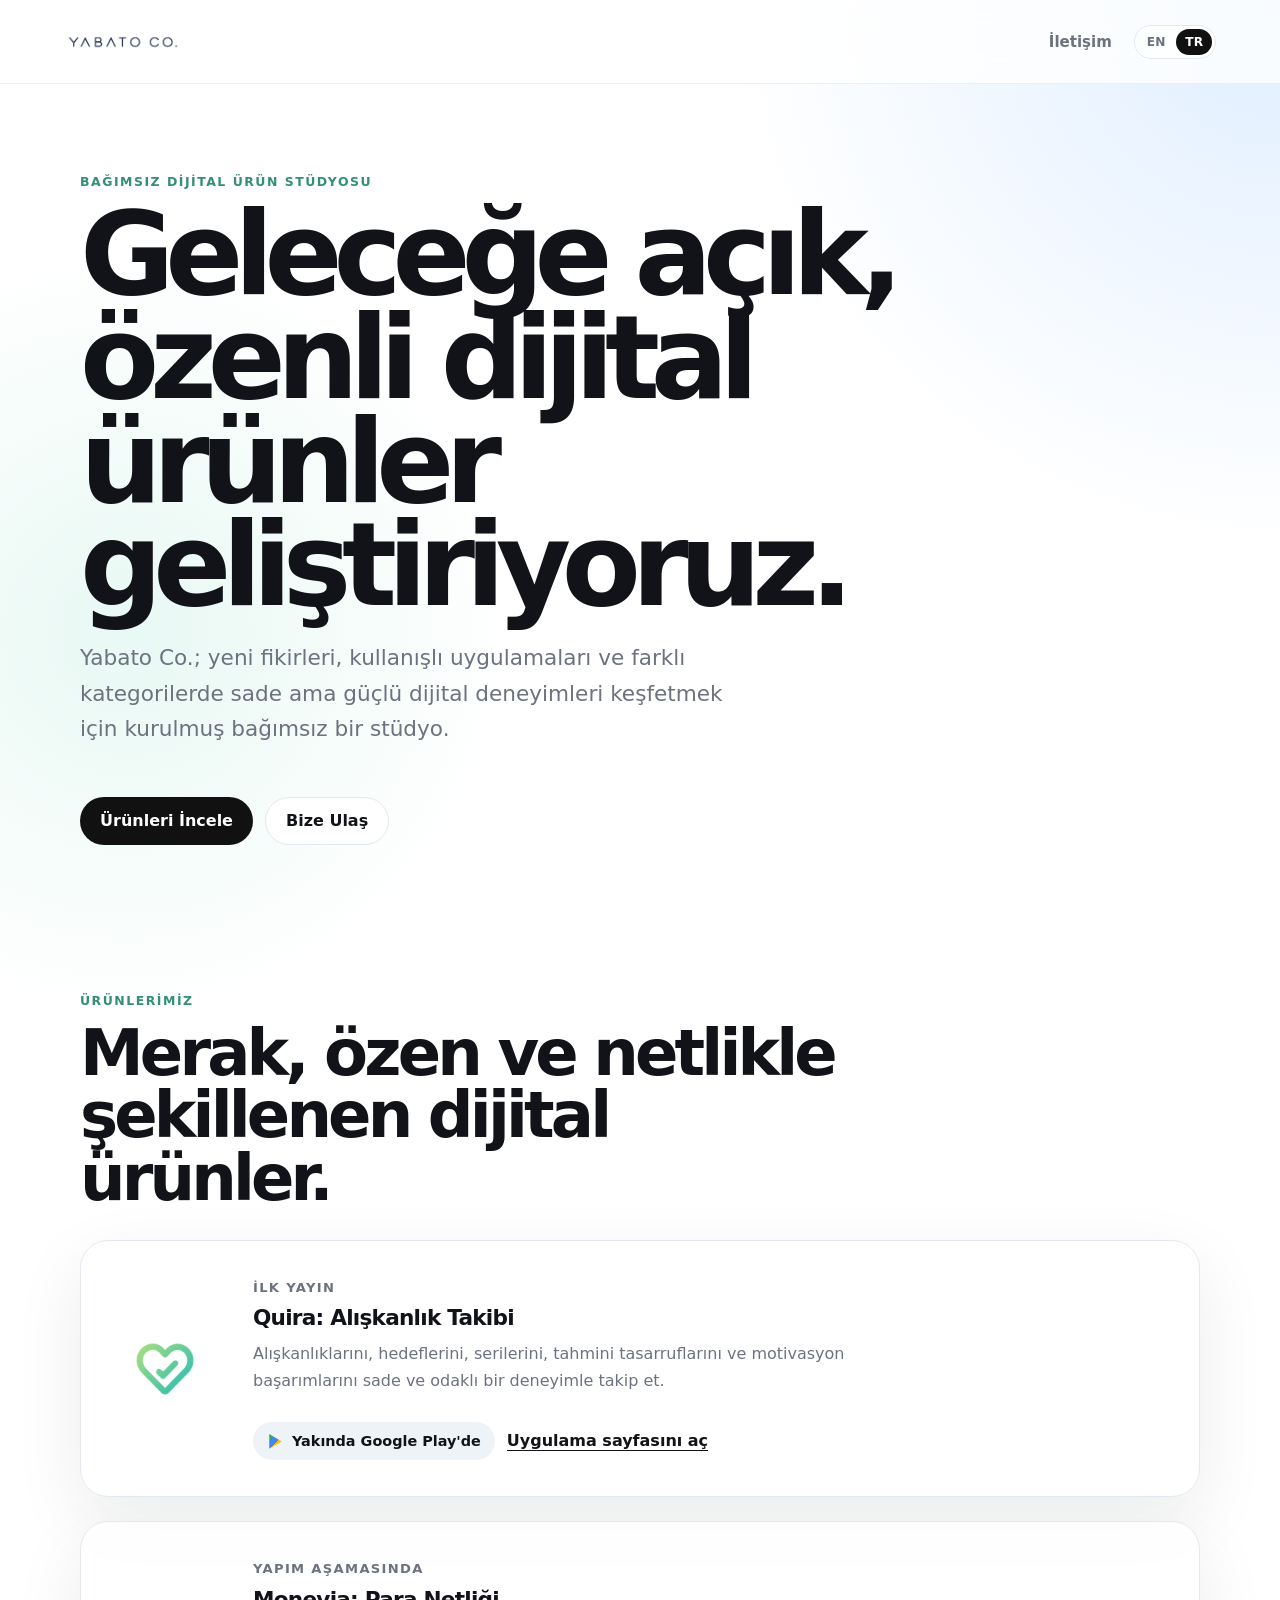
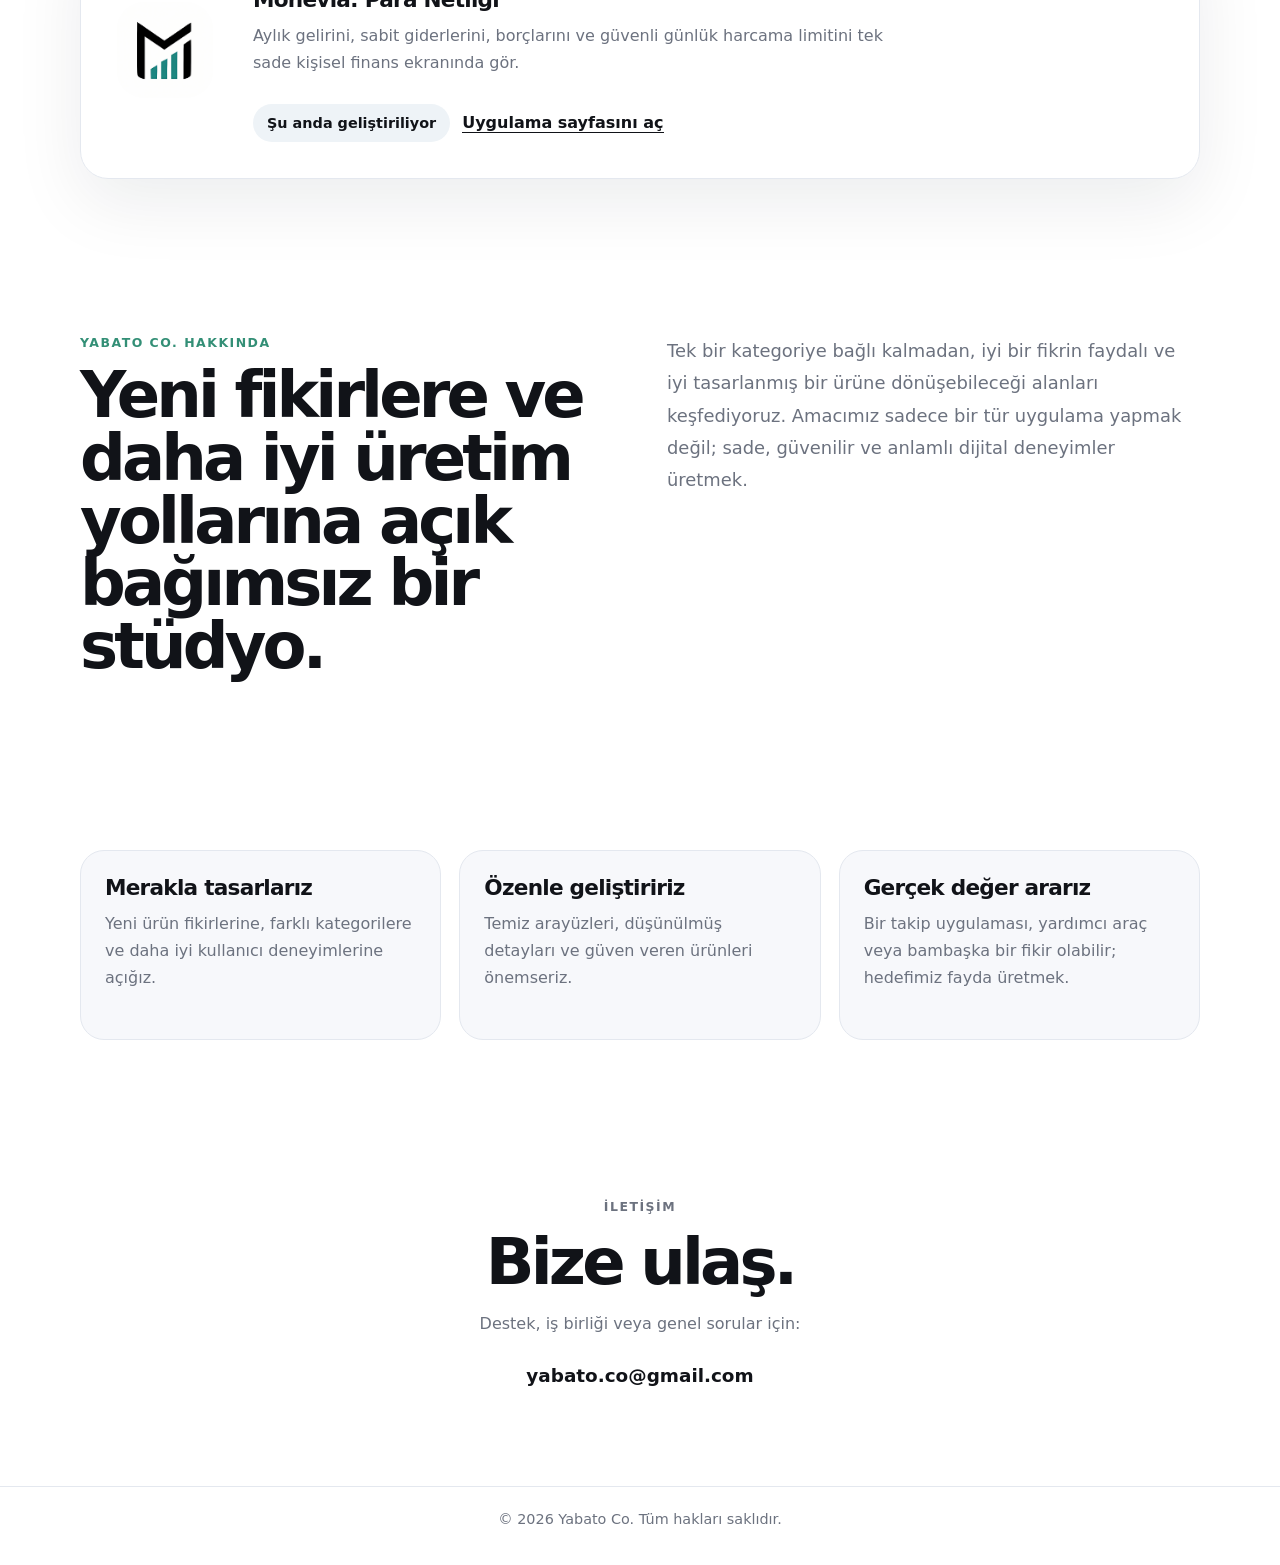
==== commit 66c1152d: "Google Play icon" ====
--- a/index-tr.html
+++ b/index-tr.html
@@ -8,7 +8,7 @@
   <link rel="icon" type="image/png" href="./favicon.png?v=2" />
   <link rel="shortcut icon" type="image/png" href="./favicon.png?v=2" />
   <link rel="apple-touch-icon" href="./favicon.png?v=2" />
-  <link rel="stylesheet" href="./styles.css?v=8" />
+  <link rel="stylesheet" href="./styles.css?v=9" />
 </head>
 <body>
   <header class="site-header">
@@ -55,7 +55,7 @@
               motivasyon başarımlarını sade ve odaklı bir deneyimle takip et.
             </p>
             <div class="app-actions">
-              <span class="pill">Yakında Google Play'de</span>
+              <span class="pill play-pill"><span class="play-mark" aria-hidden="true"></span>Yakında Google Play'de</span>
               <span class="text-link">Uygulama sayfasını aç</span>
             </div>
           </div>
--- a/styles.css
+++ b/styles.css
@@ -206,6 +206,7 @@
 .apps-stack {
   display: grid;
   gap: 24px;
+  row-gap: 24px;
 }
 
 .app-card {
@@ -265,6 +266,7 @@
 .pill {
   display: inline-flex;
   align-items: center;
+  gap: 8px;
   min-height: 38px;
   padding: 0 14px;
   border-radius: 999px;
@@ -406,6 +408,26 @@
   color: var(--muted);
   font-size: 0.92rem;
   font-weight: 750;
+}
+
+.play-pill,
+.play-cta {
+  gap: 9px;
+}
+
+.play-mark {
+  width: 16px;
+  height: 16px;
+  flex: 0 0 auto;
+  display: inline-block;
+  clip-path: polygon(14% 4%, 92% 50%, 14% 96%);
+  background: linear-gradient(135deg, #34a853 0 32%, #4285f4 32% 58%, #fbbc04 58% 76%, #ea4335 76% 100%);
+  box-shadow: 0 0 0 1px rgba(17, 24, 39, 0.04);
+}
+
+.button .play-mark {
+  width: 17px;
+  height: 17px;
 }
 
 .hero-phone-card h2 {
